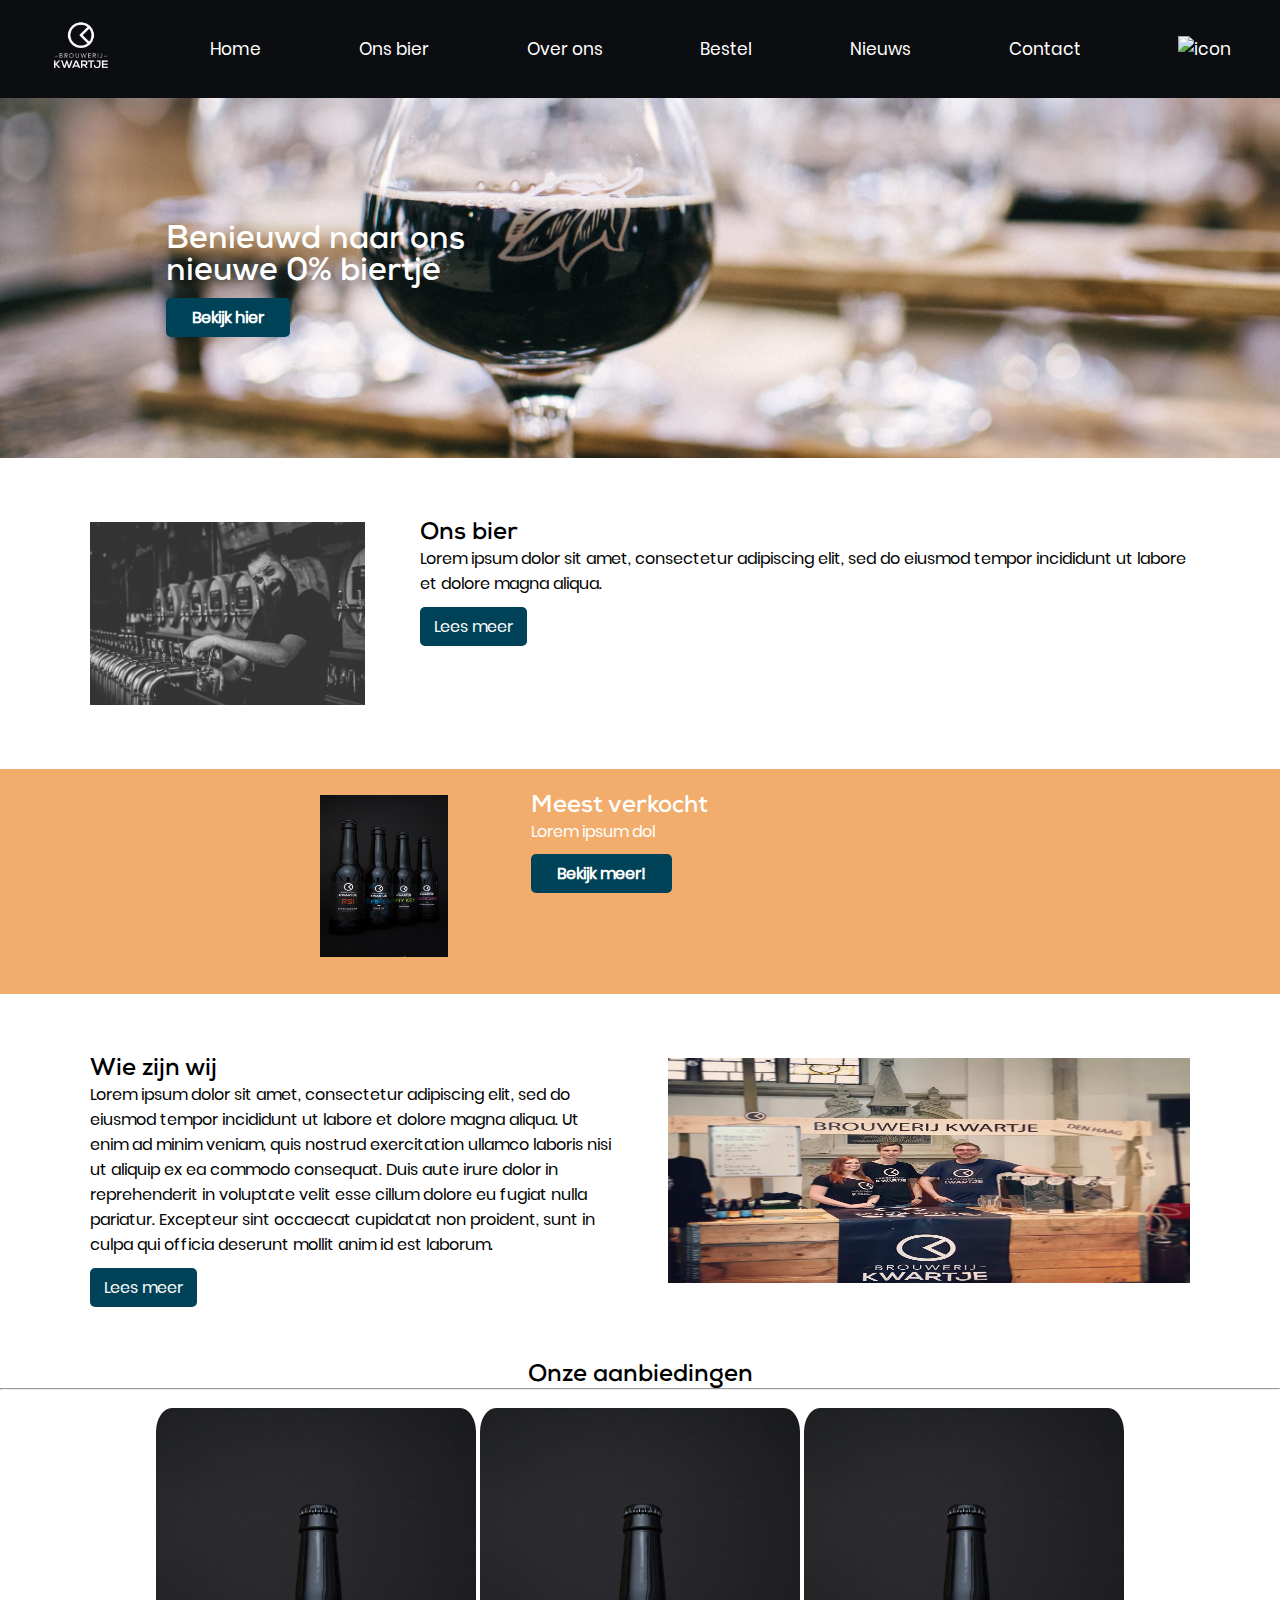
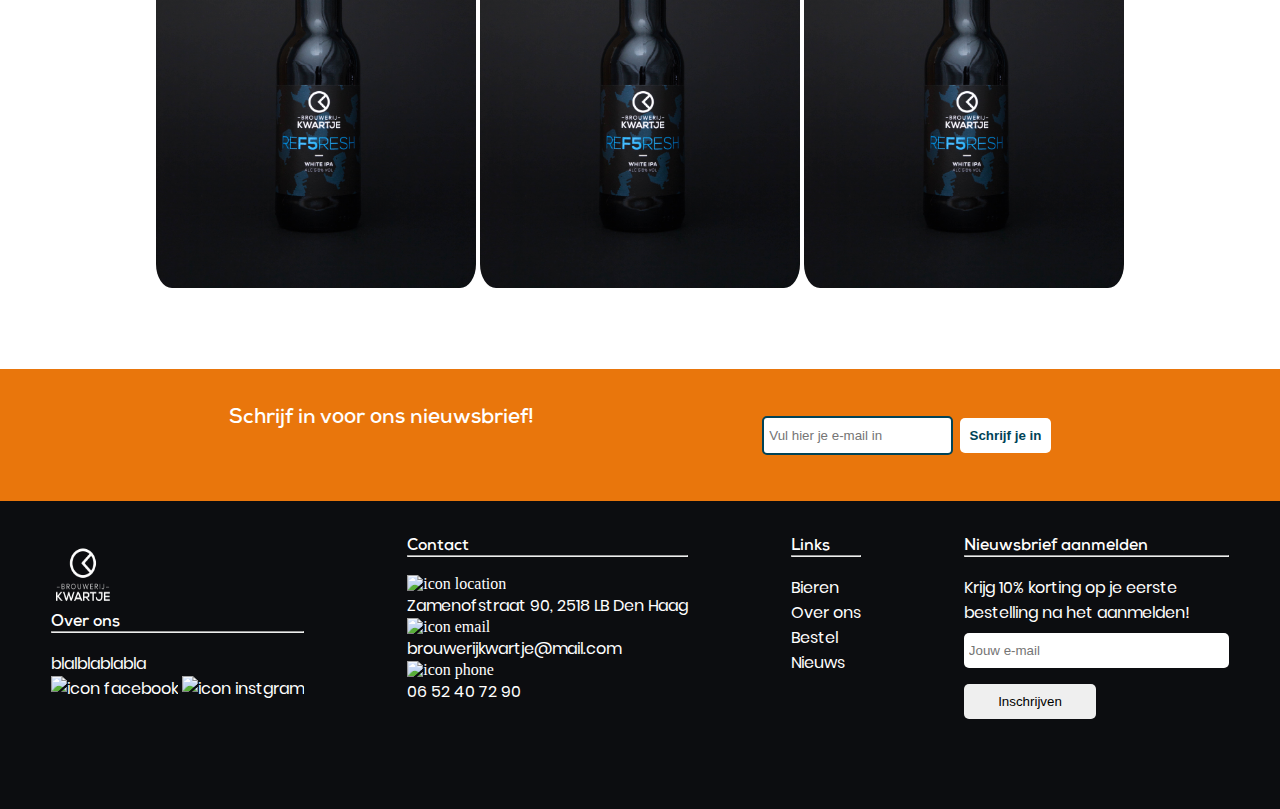
==== index.html @ 89d885b0 "git add." ====
<!DOCTYPE html>
<html lang="nl">
<head>
    <meta charset="UTF-8">
    <meta name="viewport" content="width=device-width, initial-scale=1">
    <title>Brouwerij Kwartje</title>
    <link href="css/style.css" rel="stylesheet">
</head>
<body>

<header>
    <nav>
        <ul>
            <li><a href="index.html"><img src="image/logo.png" alt="icon"></a></li>
            <li><a href="index.html">Home</a></li>
            <li><a href="html/ons_bier.html">Ons bier</a></li>
            <li><a href="html/over_ons.html">Over ons</a></li>
            <li><a href="html/404.html">Bestel</a></li>
            <li><a href="html/nieuws.html">Nieuws</a></li>
            <li><a href="html/contact.html">Contact</a></li>
            <li><a href=""><img src="" alt="icon"></a></li>
        </ul>
    </nav>
<!--banner gedeelte-->
    <div class="banner">
        <div class="text">
            <h1>Benieuwd naar ons <br> nieuwe 0% biertje</h1>
            <a class="btn-head" href="html/404.html">Bekijk hier</a>
        </div>
    </div>

</header>


<main>
    <article class="ons-bier">
        <img src="image/bier%20banner.jpg" alt="bier">
        <div>
            <h2>Ons bier</h2>
            <p>Lorem ipsum dolor sit amet, consectetur adipiscing elit, sed do eiusmod tempor incididunt ut labore et dolore magna aliqua.</p>
            <a class="btn" href="html/ons_bier.html">Lees meer</a>
        </div>
    </article>

    <!--background img in de css-->
    <!--article -> dingen die semantisch bij elkaar horen, vormen dus een groepje.-->
    <!--div -> deze dingen horen wel bij elkaar, maar vooral omdat ik ze uit elkaar wil houden voor flex reasons.-->
    <article class="ad">
        <div class="layer">
            <div class="positie">
                <img src="image/vier%202.0.jpg" alt="">
                <div class="sold">
                    <h2>Meest verkocht</h2>
                    <p>Lorem ipsum dol</p>
                    <a class="btn-sold" href="html/404.html">Bekijk meer!</a>
                </div>
            </div>
        </div>
    </article>

    <article class="wij">
        <div class="wij-text">
            <h2>Wie zijn wij</h2>
            <p>Lorem ipsum dolor sit amet, consectetur adipiscing elit, sed do eiusmod tempor incididunt ut labore et dolore magna aliqua. Ut enim ad minim veniam, quis nostrud exercitation ullamco laboris nisi ut aliquip ex ea commodo consequat. Duis aute irure dolor in reprehenderit in voluptate velit esse cillum dolore eu fugiat nulla pariatur. Excepteur sint occaecat cupidatat non proident, sunt in culpa qui officia deserunt mollit anim id est laborum.</p>
            <a class="btn" href="html/over_ons.html">Lees meer</a>
        </div>
        <img src="image/brouwerij-kwartje3.jpg" alt="">
    </article>

    <article class="offer">
        <h2>Onze aanbiedingen</h2>
        <hr>
        <br>
        <figure>
            <img src="image/Refresh%20Single.jpg" alt="">
            <img src="image/Refresh%20Single.jpg" alt="">
            <img src="image/Refresh%20Single.jpg" alt="">
        </figure>
    </article>

    <article class="nieuws">
        <h5>Schrijf in voor ons  nieuwsbrief!</h5>
        <form>
            <input type="email" name="email" value="" placeholder="Vul hier je e-mail in">
            <input type="submit" value="Schrijf je in">
        </form>
    </article>
</main>


<footer>
    <article class="footer-info">
        <img src="image/logo.png" alt="logo">
        <h4>Over ons</h4>
        <hr>
        <br>
        <p>blalblablabla</p>
        <a href="https://www.facebook.com/" target="_blank"><img src="" alt="icon facebook"></a>
        <a href="https://www.instagram.com/" target="_blank"><img src="" alt="icon instgram"></a>
    </article>

    <article>
        <h4>Contact</h4>
        <hr>
        <br>
        <img src="" alt="icon location">
        <p><a href="https://goo.gl/maps/zPqsUZzjPPryxsdD9" target="_blank">Zamenofstraat 90, 2518 LB Den Haag</a></p>

        <img src="" alt="icon email">
        <p><a href="mailto:brouwerijkwartje@mail.com">brouwerijkwartje@mail.com</a></p>

        <img src="" alt="icon phone">
        <p><a href="tel:0652407290">06 52 40 72 90</a></p>
    </article>

    <article class="link">
        <h4>Links</h4>
        <hr>
        <br>
        <a href="html/ons_bier.html">Bieren</a>
        <a href="html/over_ons.html">Over ons</a>
        <a href="html/404.html">Bestel</a>
        <a href="html/nieuws.html">Nieuws</a>
    </article>

    <article>
        <h4>Nieuwsbrief aanmelden</h4>
        <hr>
        <br>
        <p>Krijg 10% korting op je eerste <br> bestelling na het aanmelden!</p>
        <form class="footer-nieuws">
            <input type="email" placeholder="Jouw e-mail">
            <input type="submit" value="Inschrijven">
        </form>
    </article>

</footer>



</body>
</html>
---- css/style.css ----
@import "var.css";
@import "nav.css";
@import "index.css";
@import "ons.css";
@import "bier.css";
@import "nieuws.css";
@import "contact.css";
@import "404.css";
@import "footer.css";

/*font*/
@font-face {
    src: url("../fonts/NexaBold.otf");
    font-family: NexaBold;
}

@font-face {
    src: url("../fonts/Poppins-Regular.ttf");
    font-family: Poppins;
}

@font-face {
    src: url("../fonts/Poppins-Bold.ttf");
    font-family: PoppinsBold;
}

*{
    margin: 0;
    padding: 0;
}

img{
    width: 25%;
    height: 15%;
}

h1, h2, h3, h4, h5, h6{
    font-family: 'NexaBold', sans-serif;
}

p, a{
    font-family: Poppins, sans-serif;

}

/*
paren postion relevent lelement in met positon
*/

/*input:focus{*/

/*}*/
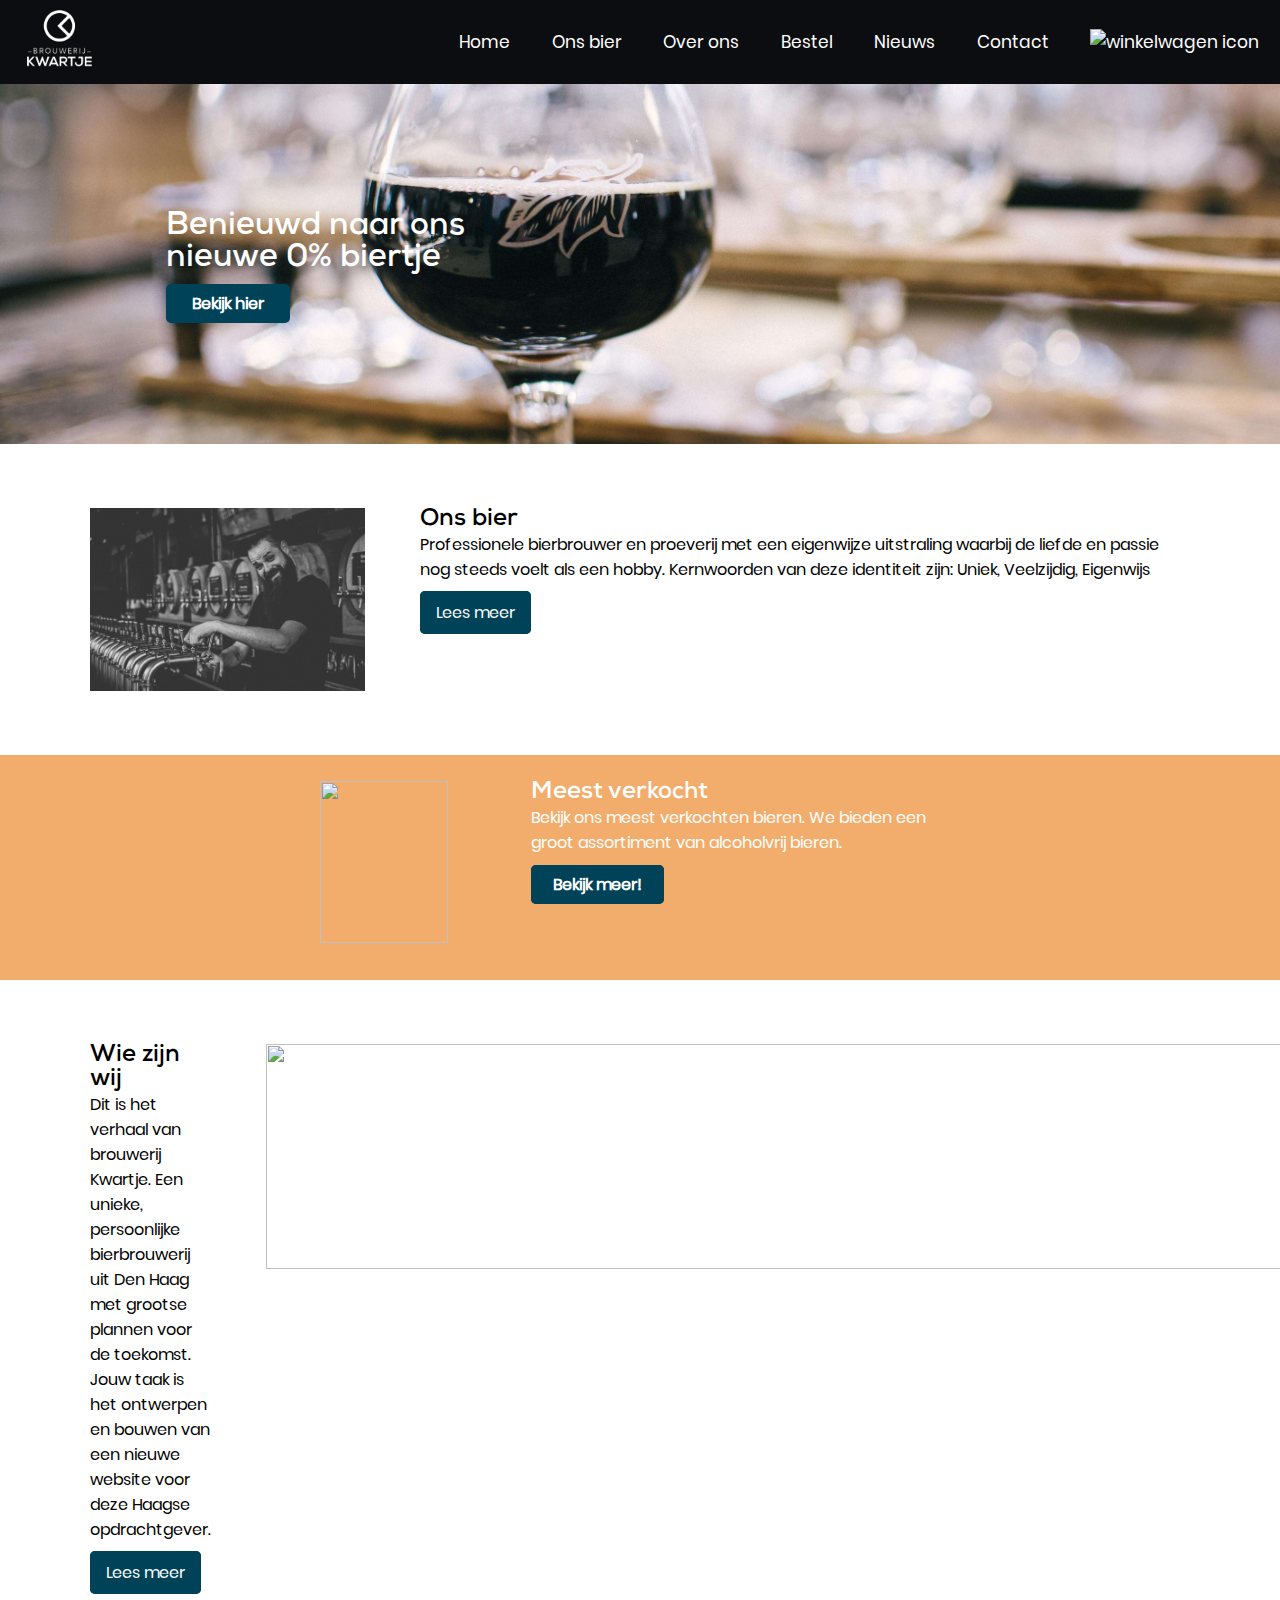
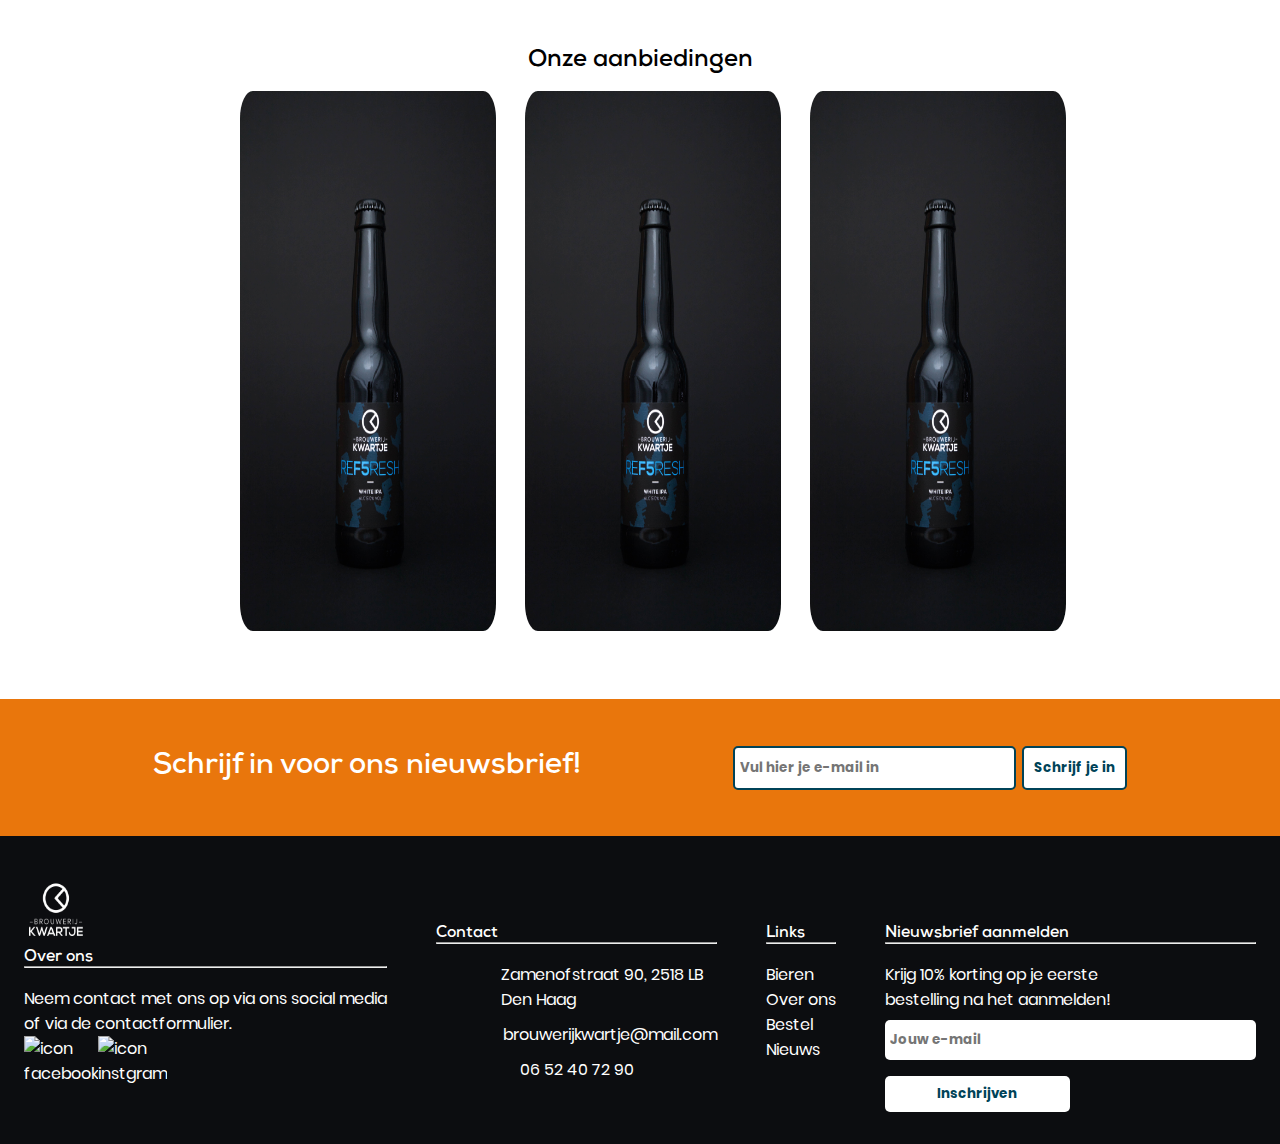
==== commit 4a6ee9a0: "git add." ====
--- a/index.html
+++ b/index.html
@@ -4,7 +4,9 @@
     <meta charset="UTF-8">
     <meta name="viewport" content="width=device-width, initial-scale=1">
     <title>Brouwerij Kwartje</title>
+    <link rel="shortcut icon" type="image/x-icon" href="image/tab-logo-zwart.ico">
     <link href="css/style.css" rel="stylesheet">
+    <link rel="stylesheet" href="icon/UI-Icon-master/icon.min.css">
 </head>
 <body>
 
@@ -18,12 +20,12 @@
             <li><a href="html/404.html">Bestel</a></li>
             <li><a href="html/nieuws.html">Nieuws</a></li>
             <li><a href="html/contact.html">Contact</a></li>
-            <li><a href=""><img src="" alt="icon"></a></li>
+            <li><a href="html/404.html"><img src="image/winkelwagen.png" alt="winkelwagen icon" class="winkelwagen"></a></li>
         </ul>
     </nav>
 <!--banner gedeelte-->
     <div class="banner">
-        <div class="text">
+        <div class="text-home">
             <h1>Benieuwd naar ons <br> nieuwe 0% biertje</h1>
             <a class="btn-head" href="html/404.html">Bekijk hier</a>
         </div>
@@ -31,27 +33,30 @@
 
 </header>
 
-
 <main>
     <article class="ons-bier">
         <img src="image/bier%20banner.jpg" alt="bier">
         <div>
             <h2>Ons bier</h2>
-            <p>Lorem ipsum dolor sit amet, consectetur adipiscing elit, sed do eiusmod tempor incididunt ut labore et dolore magna aliqua.</p>
+            <p>Professionele bierbrouwer en proeverij met een eigenwijze uitstraling
+                waarbij de liefde en passie nog steeds voelt als een hobby.
+                Kernwoorden van deze identiteit zijn: Uniek, Veelzijdig, Eigenwijs</p>
             <a class="btn" href="html/ons_bier.html">Lees meer</a>
         </div>
     </article>
 
-    <!--background img in de css-->
     <!--article -> dingen die semantisch bij elkaar horen, vormen dus een groepje.-->
     <!--div -> deze dingen horen wel bij elkaar, maar vooral omdat ik ze uit elkaar wil houden voor flex reasons.-->
+
+    <!--background img in de css-->
     <article class="ad">
+<!--        background kleur-->
         <div class="layer">
             <div class="positie">
-                <img src="image/vier%202.0.jpg" alt="">
+                <img src="image/vier%20bier.jpg" alt="">
                 <div class="sold">
                     <h2>Meest verkocht</h2>
-                    <p>Lorem ipsum dol</p>
+                    <p>Bekijk ons meest verkochten bieren. We bieden een groot assortiment van alcoholvrij bieren.</p>
                     <a class="btn-sold" href="html/404.html">Bekijk meer!</a>
                 </div>
             </div>
@@ -61,15 +66,17 @@
     <article class="wij">
         <div class="wij-text">
             <h2>Wie zijn wij</h2>
-            <p>Lorem ipsum dolor sit amet, consectetur adipiscing elit, sed do eiusmod tempor incididunt ut labore et dolore magna aliqua. Ut enim ad minim veniam, quis nostrud exercitation ullamco laboris nisi ut aliquip ex ea commodo consequat. Duis aute irure dolor in reprehenderit in voluptate velit esse cillum dolore eu fugiat nulla pariatur. Excepteur sint occaecat cupidatat non proident, sunt in culpa qui officia deserunt mollit anim id est laborum.</p>
+            <p>Dit is het verhaal van brouwerij Kwartje. Een unieke,
+                persoonlijke bierbrouwerij uit Den Haag met grootse plannen
+                voor de toekomst. Jouw taak is het ontwerpen en bouwen van
+                een nieuwe website voor deze Haagse opdrachtgever.</p>
             <a class="btn" href="html/over_ons.html">Lees meer</a>
         </div>
-        <img src="image/brouwerij-kwartje3.jpg" alt="">
+        <img src="image/home%20team.jpg" alt="">
     </article>
 
     <article class="offer">
         <h2>Onze aanbiedingen</h2>
-        <hr>
         <br>
         <figure>
             <img src="image/Refresh%20Single.jpg" alt="">
@@ -79,7 +86,7 @@
     </article>
 
     <article class="nieuws">
-        <h5>Schrijf in voor ons  nieuwsbrief!</h5>
+        <h3>Schrijf in voor ons  nieuwsbrief!</h3>
         <form>
             <input type="email" name="email" value="" placeholder="Vul hier je e-mail in">
             <input type="submit" value="Schrijf je in">
@@ -94,26 +101,35 @@
         <h4>Over ons</h4>
         <hr>
         <br>
-        <p>blalblablabla</p>
-        <a href="https://www.facebook.com/" target="_blank"><img src="" alt="icon facebook"></a>
-        <a href="https://www.instagram.com/" target="_blank"><img src="" alt="icon instgram"></a>
+        <p>Neem contact met ons op via ons social media <br> of via de contactformulier.</p>
+        <div class="icon">
+            <a href="https://www.facebook.com/" target="_blank"><img src="image/facebook.png" alt="icon facebook"></a>
+            <a href="https://www.instagram.com/" target="_blank"><img src="image/instagram.png" alt="icon instgram"></a>
+        </div>
+
     </article>
 
-    <article>
+    <article class="beneden">
         <h4>Contact</h4>
         <hr>
         <br>
-        <img src="" alt="icon location">
-        <p><a href="https://goo.gl/maps/zPqsUZzjPPryxsdD9" target="_blank">Zamenofstraat 90, 2518 LB Den Haag</a></p>
+        <div class="flex">
+            <i class="map marker icon"></i>
+            <p><a href="https://goo.gl/maps/zPqsUZzjPPryxsdD9" target="_blank">Zamenofstraat 90, 2518 LB Den Haag</a></p>
+        </div>
+        <div class="flex">
+            <i class="envelope icon"></i>
+            <p><a href="mailto:brouwerijkwartje@mail.com">brouwerijkwartje@mail.com</a></p>
+        </div>
 
-        <img src="" alt="icon email">
-        <p><a href="mailto:brouwerijkwartje@mail.com">brouwerijkwartje@mail.com</a></p>
+        <div class="flex">
+            <i class="phone icon"></i>
+            <p><a href="tel:0652407290">06 52 40 72 90</a></p>
+        </div>
 
-        <img src="" alt="icon phone">
-        <p><a href="tel:0652407290">06 52 40 72 90</a></p>
     </article>
 
-    <article class="link">
+    <article class="link beneden">
         <h4>Links</h4>
         <hr>
         <br>
@@ -123,7 +139,7 @@
         <a href="html/nieuws.html">Nieuws</a>
     </article>
 
-    <article>
+    <article class="beneden">
         <h4>Nieuwsbrief aanmelden</h4>
         <hr>
         <br>
--- a/css/style.css
+++ b/css/style.css
@@ -12,6 +12,11 @@
 @font-face {
     src: url("../fonts/NexaBold.otf");
     font-family: NexaBold;
+}
+
+@font-face {
+    src: url("../fonts/NexaLight.otf");
+    font-family: NexaLight;
 }
 
 @font-face {
@@ -31,24 +36,25 @@
 
 img{
     width: 25%;
-    height: 15%;
+    /*height: 15%;*/
 }
 
 h1, h2, h3, h4, h5, h6{
     font-family: 'NexaBold', sans-serif;
 }
 
-p, a{
-    font-family: Poppins, sans-serif;
+p, a, li{
+    font-family: 'Poppins', sans-serif;
 
+}
+
+input{
+    font-family: 'PoppinsBold', sans-serif;
 }
 
 /*
 paren postion relevent lelement in met positon
 */
 
-/*input:focus{*/
-
-/*}*/
 
 
